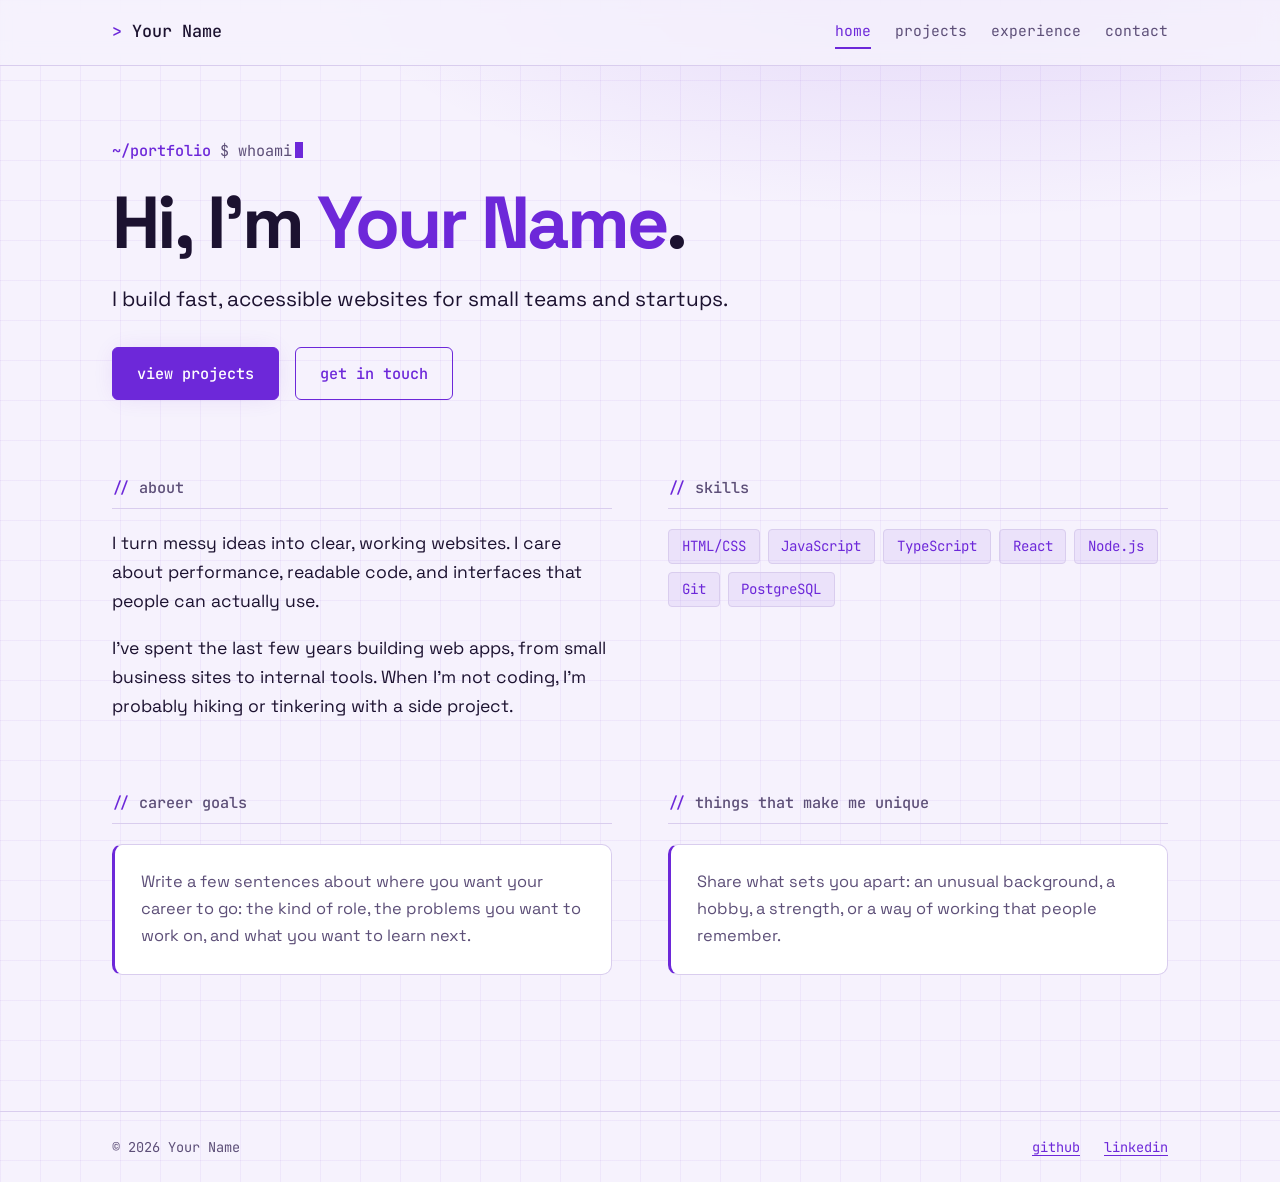
==== index.html @ f7f38ab5 "changed" ====
<!DOCTYPE html>
<html lang="en">
<head>
<title>Your Name – Web Developer</title>
<meta name="description" content="Portfolio of Your Name, a web developer who builds fast, accessible websites.">
<meta charset="utf-8">
<meta name="viewport" content="width=device-width, initial-scale=1">
<link rel="icon" href="data:image/svg+xml,<svg xmlns=%22http://www.w3.org/2000/svg%22 viewBox=%220 0 100 100%22><text y=%22.9em%22 font-size=%2290%22>💜</text></svg>">
<link rel="preconnect" href="https://fonts.googleapis.com">
<link rel="preconnect" href="https://fonts.gstatic.com" crossorigin>
<link href="https://fonts.googleapis.com/css2?family=JetBrains+Mono:wght@400;500&family=Space+Grotesk:wght@400;500;700&display=swap" rel="stylesheet">
<link rel="stylesheet" href="style.css">
</head>
<body>
<header class="site-header">
  <div class="wrap">
    <a class="brand" href="index.html">Your Name</a>
    <nav aria-label="Main">
      <a href="index.html" aria-current="page">home</a>
      <a href="projects.html">projects</a>
      <a href="experience.html">experience</a>
      <a href="contact.html">contact</a>
    </nav>
  </div>
</header>
<main>
  <div class="wrap">
    <section class="hero">
        <p class="prompt"><b>~/portfolio</b> &#36; whoami<span class="cursor" aria-hidden="true"></span></p>
        <h1>Hi, I'm <span>Your Name</span>.</h1>
        <p class="lede">I build fast, accessible websites for small teams and startups.</p>
        <div class="actions">
          <a class="btn" href="projects.html">view projects</a>
          <a class="btn ghost" href="contact.html">get in touch</a>
        </div>
    </section>

    <div class="two-col">
      <section class="block">
        <h2 class="block-title">about</h2>
        <p>I turn messy ideas into clear, working websites. I care about performance, readable code, and interfaces that people can actually use.</p>
        <p>I've spent the last few years building web apps, from small business sites to internal tools. When I'm not coding, I'm probably hiking or tinkering with a side project.</p>
      </section>
      <section class="block">
        <h2 class="block-title">skills</h2>
        <ul class="skills">
          <li>HTML/CSS</li><li>JavaScript</li><li>TypeScript</li><li>React</li><li>Node.js</li><li>Git</li><li>PostgreSQL</li>
        </ul>
      </section>
    </div>

    <div class="two-col">
      <section class="block">
        <h2 class="block-title">career goals</h2>
        <div class="info-box">
          <p>Write a few sentences about where you want your career to go: the kind of role, the problems you want to work on, and what you want to learn next.</p>
        </div>
      </section>
      <section class="block">
        <h2 class="block-title">things that make me unique</h2>
        <div class="info-box">
          <p>Share what sets you apart: an unusual background, a hobby, a strength, or a way of working that people remember.</p>
        </div>
      </section>
    </div>
  </div>
</main>
<footer class="site-footer">
  <div class="wrap">
    <span>© <span id="year">2026</span> Your Name</span>
    <span><a href="https://github.com/your-username">github</a> &nbsp; <a href="https://www.linkedin.com/in/your-username">linkedin</a></span>
  </div>
</footer>
<script>document.getElementById("year").textContent = new Date().getFullYear();</script>
</body>
</html>
---- style.css ----
/* ---------- Colors: edit these to restyle the whole site ---------- */
:root {
  --bg: #0e0a18;
  --surface: #161026;
  --ink: #ece6fa;
  --muted: #a093bd;
  --line: #2d2248;
  --accent: #a78bfa;
  --accent-soft: rgba(167, 139, 250, .12);
  --accent-ink: #0e0a18;
  --glow: rgba(139, 92, 246, .35);
  --grid: rgba(167, 139, 250, .06);
  --display: "Space Grotesk", "Helvetica Neue", Arial, sans-serif;
  --mono: "JetBrains Mono", ui-monospace, "SFMono-Regular", Menlo, Consolas, monospace;
}
@media (prefers-color-scheme: light) {
  :root {
    --bg: #f6f2fd;
    --surface: #ffffff;
    --ink: #1c1230;
    --muted: #5d4f78;
    --line: #d9cdee;
    --accent: #6d28d9;
    --accent-soft: rgba(109, 40, 217, .08);
    --accent-ink: #ffffff;
    --glow: rgba(109, 40, 217, .16);
    --grid: rgba(109, 40, 217, .06);
  }
}

*, *::before, *::after { box-sizing: border-box; }
html { scroll-behavior: smooth; }
body {
  margin: 0; color: var(--ink); font: 1.1rem/1.65 var(--display); -webkit-font-smoothing: antialiased;
  min-height: 100vh; display: flex; flex-direction: column;
  background-color: var(--bg);
  background-image:
    radial-gradient(60rem 28rem at 75% -8%, var(--glow), transparent 70%),
    linear-gradient(var(--grid) 1px, transparent 1px),
    linear-gradient(90deg, var(--grid) 1px, transparent 1px);
  background-size: auto, 40px 40px, 40px 40px;
}
a { color: var(--accent); text-underline-offset: 3px; }
a:focus-visible { outline: 3px solid var(--accent); outline-offset: 3px; border-radius: 2px; }
h1, h2, h3 { line-height: 1.1; margin: 0; }
p { margin: 0 0 1em; max-width: 62ch; }
.wrap { width: 100%; max-width: 1120px; margin: 0 auto; padding: 0 2rem; }
.mono { font-family: var(--mono); }

/* ---------- Header ---------- */
.site-header { position: sticky; top: 0; z-index: 10; border-bottom: 1px solid var(--line); background: color-mix(in srgb, var(--bg) 82%, transparent); backdrop-filter: blur(10px); }
.site-header .wrap { display: flex; flex-wrap: wrap; align-items: center; justify-content: space-between; gap: .5rem 2rem; padding-top: 1rem; padding-bottom: 1rem; }
.brand { font-family: var(--mono); font-weight: 500; font-size: 1.05rem; color: var(--ink); text-decoration: none; }
.brand::before { content: "> "; color: var(--accent); }
.site-header nav { display: flex; gap: 1.5rem; font-family: var(--mono); font-size: .92rem; }
.site-header nav a { color: var(--muted); text-decoration: none; padding: .2rem 0; border-bottom: 2px solid transparent; }
.site-header nav a:hover { color: var(--ink); }
.site-header nav a[aria-current="page"] { color: var(--accent); border-color: var(--accent); }

/* ---------- Page content ---------- */
main { flex: 1; padding: 4.5rem 0 5rem; }
.page-title { font-size: clamp(2.3rem, 6vw, 3.4rem); font-weight: 700; letter-spacing: -0.03em; margin-bottom: 1rem; }
.page-title::before { content: "// "; color: var(--accent); font-family: var(--mono); font-weight: 400; }
.lede { font-size: 1.3rem; line-height: 1.5; color: var(--muted); margin-bottom: 3rem; max-width: 52ch; }

.hero { margin-bottom: 5rem; }
.prompt { font-family: var(--mono); font-size: .95rem; color: var(--muted); margin-bottom: 1.25rem; }
.prompt b { color: var(--accent); font-weight: 500; }
.cursor { display: inline-block; width: .55em; height: 1.05em; background: var(--accent); vertical-align: -.15em; margin-left: .2em; animation: blink 1.1s steps(1) infinite; }
@keyframes blink { 50% { opacity: 0; } }
.hero h1 { font-size: clamp(2.8rem, 7vw, 4.6rem); font-weight: 700; letter-spacing: -0.04em; margin-bottom: 1.25rem; }
.hero h1 span { color: var(--accent); }
.hero .lede { color: var(--ink); margin-bottom: 2rem; }
.actions { display: flex; flex-wrap: wrap; gap: 1rem; }
.btn { display: inline-block; font-family: var(--mono); font-weight: 500; font-size: .95rem; background: var(--accent); color: var(--accent-ink); padding: .8rem 1.5rem; border-radius: 6px; text-decoration: none; border: 1px solid var(--accent); box-shadow: 0 0 24px -6px var(--glow); }
.btn:hover { filter: brightness(1.12); }
.btn.ghost { background: transparent; color: var(--accent); box-shadow: none; }
.btn.ghost:hover { background: var(--accent-soft); filter: none; }

.block { margin-bottom: 3.5rem; }
.block-title { font-family: var(--mono); font-size: .95rem; font-weight: 500; color: var(--muted); margin-bottom: 1.25rem; padding-bottom: .75rem; border-bottom: 1px solid var(--line); }
.block-title::before { content: "// "; color: var(--accent); }
.two-col { display: grid; grid-template-columns: 1fr 1fr; gap: 3.5rem; }

.info-box { background: var(--surface); border: 1px solid var(--line); border-left: 3px solid var(--accent); border-radius: 10px; padding: 1.5rem 1.6rem; }
.info-box p { color: var(--muted); font-size: 1.02rem; margin: 0; }
.info-box p + p { margin-top: 1em; }

.skills { display: flex; flex-wrap: wrap; gap: .5rem; list-style: none; padding: 0; margin: 0; }
.skills li { font-family: var(--mono); font-size: .88rem; background: var(--accent-soft); color: var(--accent); padding: .3rem .8rem; border: 1px solid var(--line); border-radius: 4px; }

/* ---------- Projects ---------- */
.grid { display: grid; grid-template-columns: repeat(auto-fill, minmax(300px, 1fr)); gap: 1.5rem; }
.card { display: flex; flex-direction: column; background: var(--surface); border: 1px solid var(--line); border-radius: 10px; overflow: hidden; text-decoration: none; color: inherit; transition: border-color .15s, transform .15s, box-shadow .15s; }
.card:hover { border-color: var(--accent); transform: translateY(-3px); box-shadow: 0 12px 40px -18px var(--glow); }
.card .thumb { position: relative; aspect-ratio: 16 / 10; background: var(--accent-soft); border-bottom: 1px solid var(--line); display: grid; place-items: center; color: var(--muted); font-family: var(--mono); font-size: .8rem; }
.card .thumb img { position: absolute; inset: 0; width: 100%; height: 100%; object-fit: cover; }
.card .body { display: flex; flex-direction: column; flex: 1; padding: 1.5rem 1.6rem 1.6rem; }
.card .year { font-family: var(--mono); color: var(--accent); font-size: .85rem; margin-bottom: .7rem; }
.card h3 { font-size: 1.35rem; font-weight: 700; margin-bottom: .5rem; }
.card p { color: var(--muted); font-size: 1rem; flex: 1; }
.tags { display: flex; flex-wrap: wrap; gap: .4rem; list-style: none; padding: 0; margin: 0; }
.tags li { font-family: var(--mono); font-size: .78rem; padding: .1rem .55rem; border: 1px solid var(--line); border-radius: 4px; color: var(--muted); }

/* ---------- Experience ---------- */
.job { display: grid; grid-template-columns: 11rem 1fr; gap: 2rem; padding-bottom: 2rem; margin-bottom: 2rem; border-bottom: 1px solid var(--line); }
.job:last-child { border-bottom: 0; }
.job .when { font-family: var(--mono); color: var(--accent); font-size: .92rem; padding-top: .3rem; }
.job h3 { font-size: 1.3rem; font-weight: 700; margin-bottom: .3rem; }
.job .where { color: var(--muted); font-family: var(--mono); font-size: .92rem; margin-bottom: .7rem; }
.job p { color: var(--muted); font-size: 1.02rem; }

/* ---------- Contact ---------- */
.contact-list { list-style: none; padding: 0; margin: 2.5rem 0 0; display: grid; gap: .8rem; font-family: var(--mono); font-size: 1rem; }
.contact-list span { display: inline-block; width: 7rem; color: var(--muted); }
.contact-list span::before { content: "> "; color: var(--accent); }

/* ---------- Footer ---------- */
.site-footer { border-top: 1px solid var(--line); color: var(--muted); font-family: var(--mono); font-size: .85rem; }
.site-footer .wrap { padding-top: 1.5rem; padding-bottom: 1.5rem; display: flex; flex-wrap: wrap; justify-content: space-between; gap: .5rem 2rem; }

@media (max-width: 860px) {
  .two-col { grid-template-columns: 1fr; gap: 2.5rem; }
}
@media (max-width: 640px) {
  .wrap { padding: 0 1.25rem; }
  main { padding: 2.5rem 0 3.5rem; }
  .job { grid-template-columns: 1fr; gap: .25rem; }
  .contact-list span { display: block; width: auto; }
}
@media (prefers-reduced-motion: reduce) { html { scroll-behavior: auto; } * { transition: none !important; animation: none !important; } }
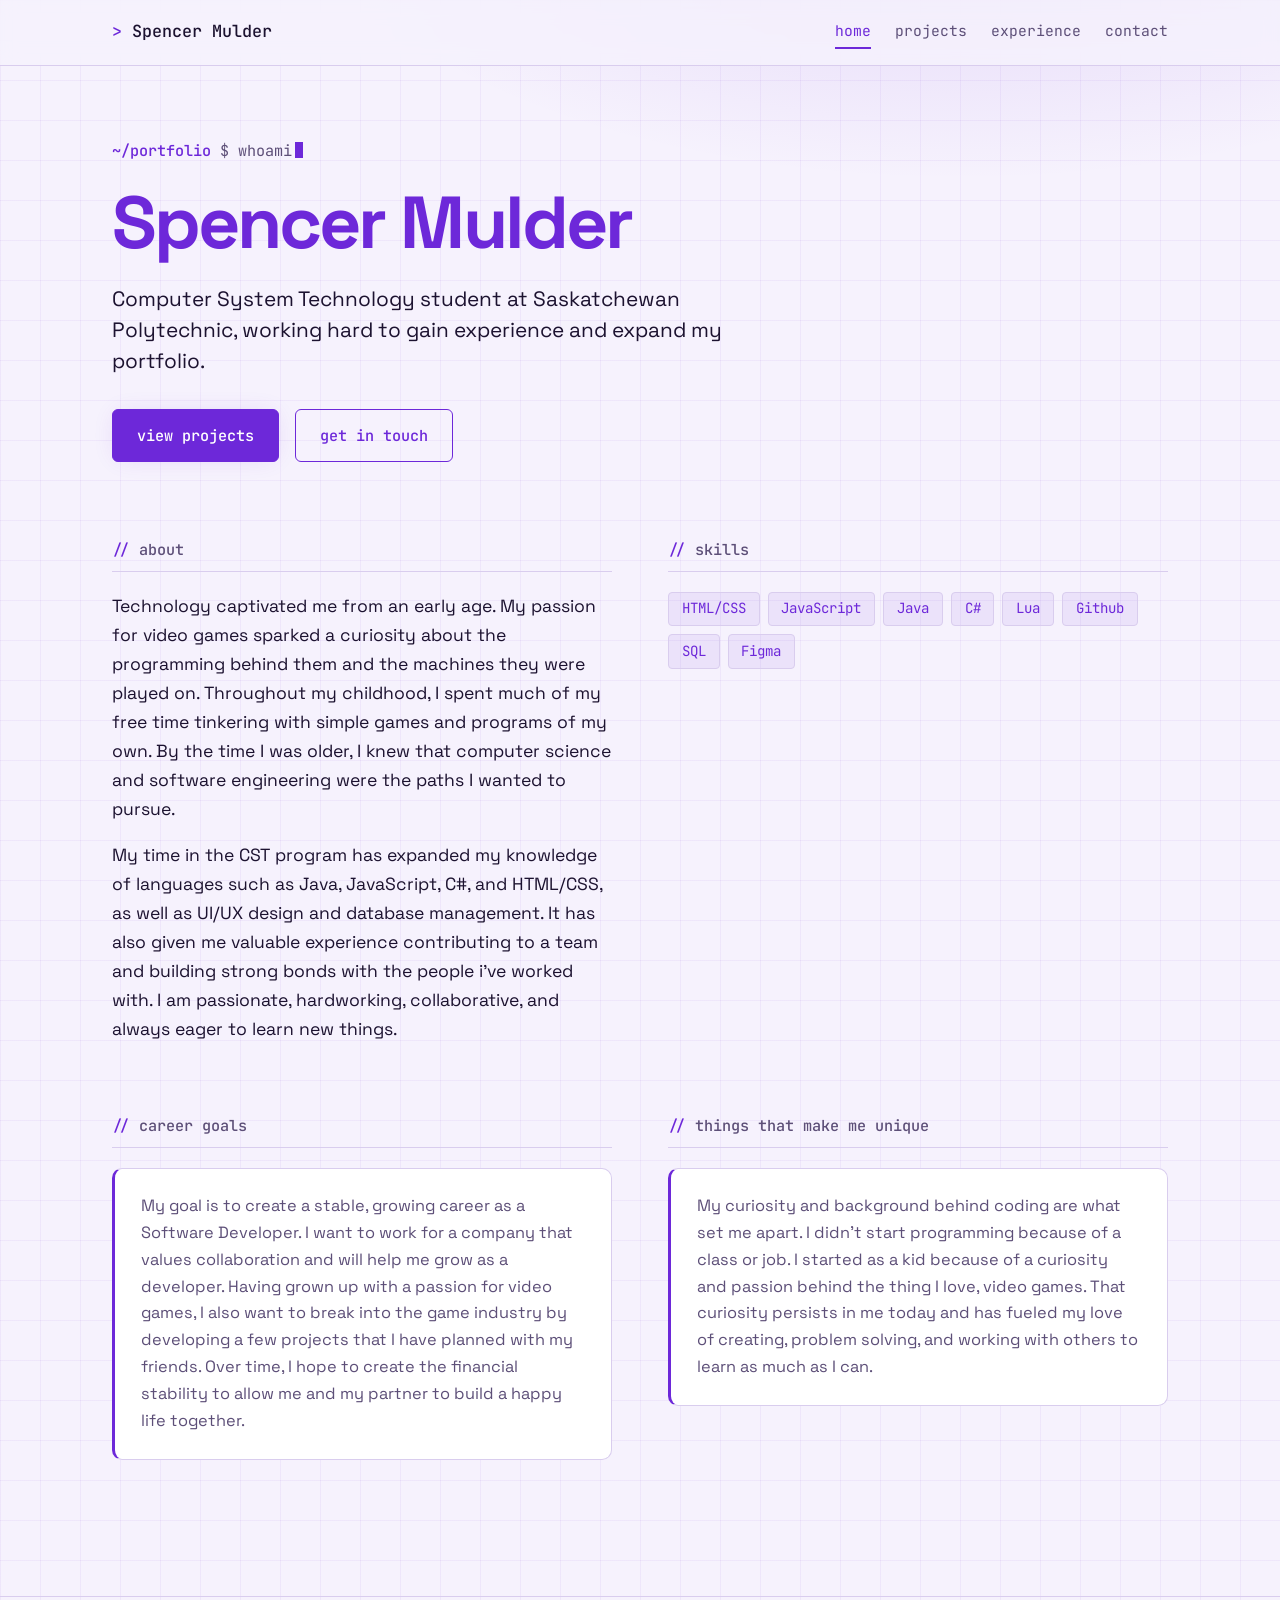
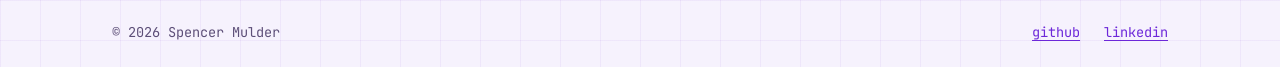
==== commit 51c498a5: "Update portfolio details and personal information" ====
--- a/index.html
+++ b/index.html
@@ -1,11 +1,10 @@
 <!DOCTYPE html>
 <html lang="en">
 <head>
-<title>Your Name – Web Developer</title>
+<title>Spencer Mulder - Portfolio</title>
 <meta name="description" content="Portfolio of Your Name, a web developer who builds fast, accessible websites.">
 <meta charset="utf-8">
 <meta name="viewport" content="width=device-width, initial-scale=1">
-<link rel="icon" href="data:image/svg+xml,<svg xmlns=%22http://www.w3.org/2000/svg%22 viewBox=%220 0 100 100%22><text y=%22.9em%22 font-size=%2290%22>💜</text></svg>">
 <link rel="preconnect" href="https://fonts.googleapis.com">
 <link rel="preconnect" href="https://fonts.gstatic.com" crossorigin>
 <link href="https://fonts.googleapis.com/css2?family=JetBrains+Mono:wght@400;500&family=Space+Grotesk:wght@400;500;700&display=swap" rel="stylesheet">
@@ -14,7 +13,7 @@
 <body>
 <header class="site-header">
   <div class="wrap">
-    <a class="brand" href="index.html">Your Name</a>
+    <a class="brand" href="index.html">Spencer Mulder</a>
     <nav aria-label="Main">
       <a href="index.html" aria-current="page">home</a>
       <a href="projects.html">projects</a>
@@ -27,8 +26,8 @@
   <div class="wrap">
     <section class="hero">
         <p class="prompt"><b>~/portfolio</b> &#36; whoami<span class="cursor" aria-hidden="true"></span></p>
-        <h1>Hi, I'm <span>Your Name</span>.</h1>
-        <p class="lede">I build fast, accessible websites for small teams and startups.</p>
+        <h1><span>Spencer Mulder</span></h1>
+        <p class="lede">Computer System Technology student at Saskatchewan Polytechnic, working hard to gain experience and expand my portfolio.</p>
         <div class="actions">
           <a class="btn" href="projects.html">view projects</a>
           <a class="btn ghost" href="contact.html">get in touch</a>
@@ -38,13 +37,13 @@
     <div class="two-col">
       <section class="block">
         <h2 class="block-title">about</h2>
-        <p>I turn messy ideas into clear, working websites. I care about performance, readable code, and interfaces that people can actually use.</p>
-        <p>I've spent the last few years building web apps, from small business sites to internal tools. When I'm not coding, I'm probably hiking or tinkering with a side project.</p>
+        <p>Technology captivated me from an early age. My passion for video games sparked a curiosity about the programming behind them and the machines they were played on. Throughout my childhood, I spent much of my free time tinkering with simple games and programs of my own. By the time I was older, I knew that computer science and software engineering were the paths I wanted to pursue.</p>
+        <p>My time in the CST program has expanded my knowledge of languages such as Java, JavaScript, C#, and HTML/CSS, as well as UI/UX design and database management. It has also given me valuable experience contributing to a team and building strong bonds with the people i've worked with. I am passionate, hardworking, collaborative, and always eager to learn new things.</p>
       </section>
       <section class="block">
         <h2 class="block-title">skills</h2>
         <ul class="skills">
-          <li>HTML/CSS</li><li>JavaScript</li><li>TypeScript</li><li>React</li><li>Node.js</li><li>Git</li><li>PostgreSQL</li>
+          <li>HTML/CSS</li><li>JavaScript</li><li>Java</li><li>C#</li><li>Lua</li><li>Github</li><li>SQL</li><li>Figma</li>
         </ul>
       </section>
     </div>
@@ -53,13 +52,13 @@
       <section class="block">
         <h2 class="block-title">career goals</h2>
         <div class="info-box">
-          <p>Write a few sentences about where you want your career to go: the kind of role, the problems you want to work on, and what you want to learn next.</p>
+          <p>My goal is to create a stable, growing career as a Software Developer. I want to work for a company that values collaboration and will help me grow as a developer. Having grown up with a passion for video games, I also want to break into the game industry by developing a few projects that I have planned with my friends. Over time, I hope to create the financial stability to allow me and my partner to build a happy life together.</p>
         </div>
       </section>
       <section class="block">
         <h2 class="block-title">things that make me unique</h2>
         <div class="info-box">
-          <p>Share what sets you apart: an unusual background, a hobby, a strength, or a way of working that people remember.</p>
+          <p>My curiosity and background behind coding are what set me apart. I didn't start programming because of a class or job. I started as a kid because of a curiosity and passion behind the thing I love, video games. That curiosity persists in me today and has fueled my love of creating, problem solving, and working with others to learn as much as I can.</p>
         </div>
       </section>
     </div>
@@ -67,8 +66,8 @@
 </main>
 <footer class="site-footer">
   <div class="wrap">
-    <span>© <span id="year">2026</span> Your Name</span>
-    <span><a href="https://github.com/your-username">github</a> &nbsp; <a href="https://www.linkedin.com/in/your-username">linkedin</a></span>
+    <span>© <span id="year">2026</span> Spencer Mulder</span>
+    <span><a href="https://github.com/Runboy07">github</a> &nbsp; <a href="https://www.linkedin.com/in/spencer-mulder-193422447/">linkedin</a></span>
   </div>
 </footer>
 <script>document.getElementById("year").textContent = new Date().getFullYear();</script>
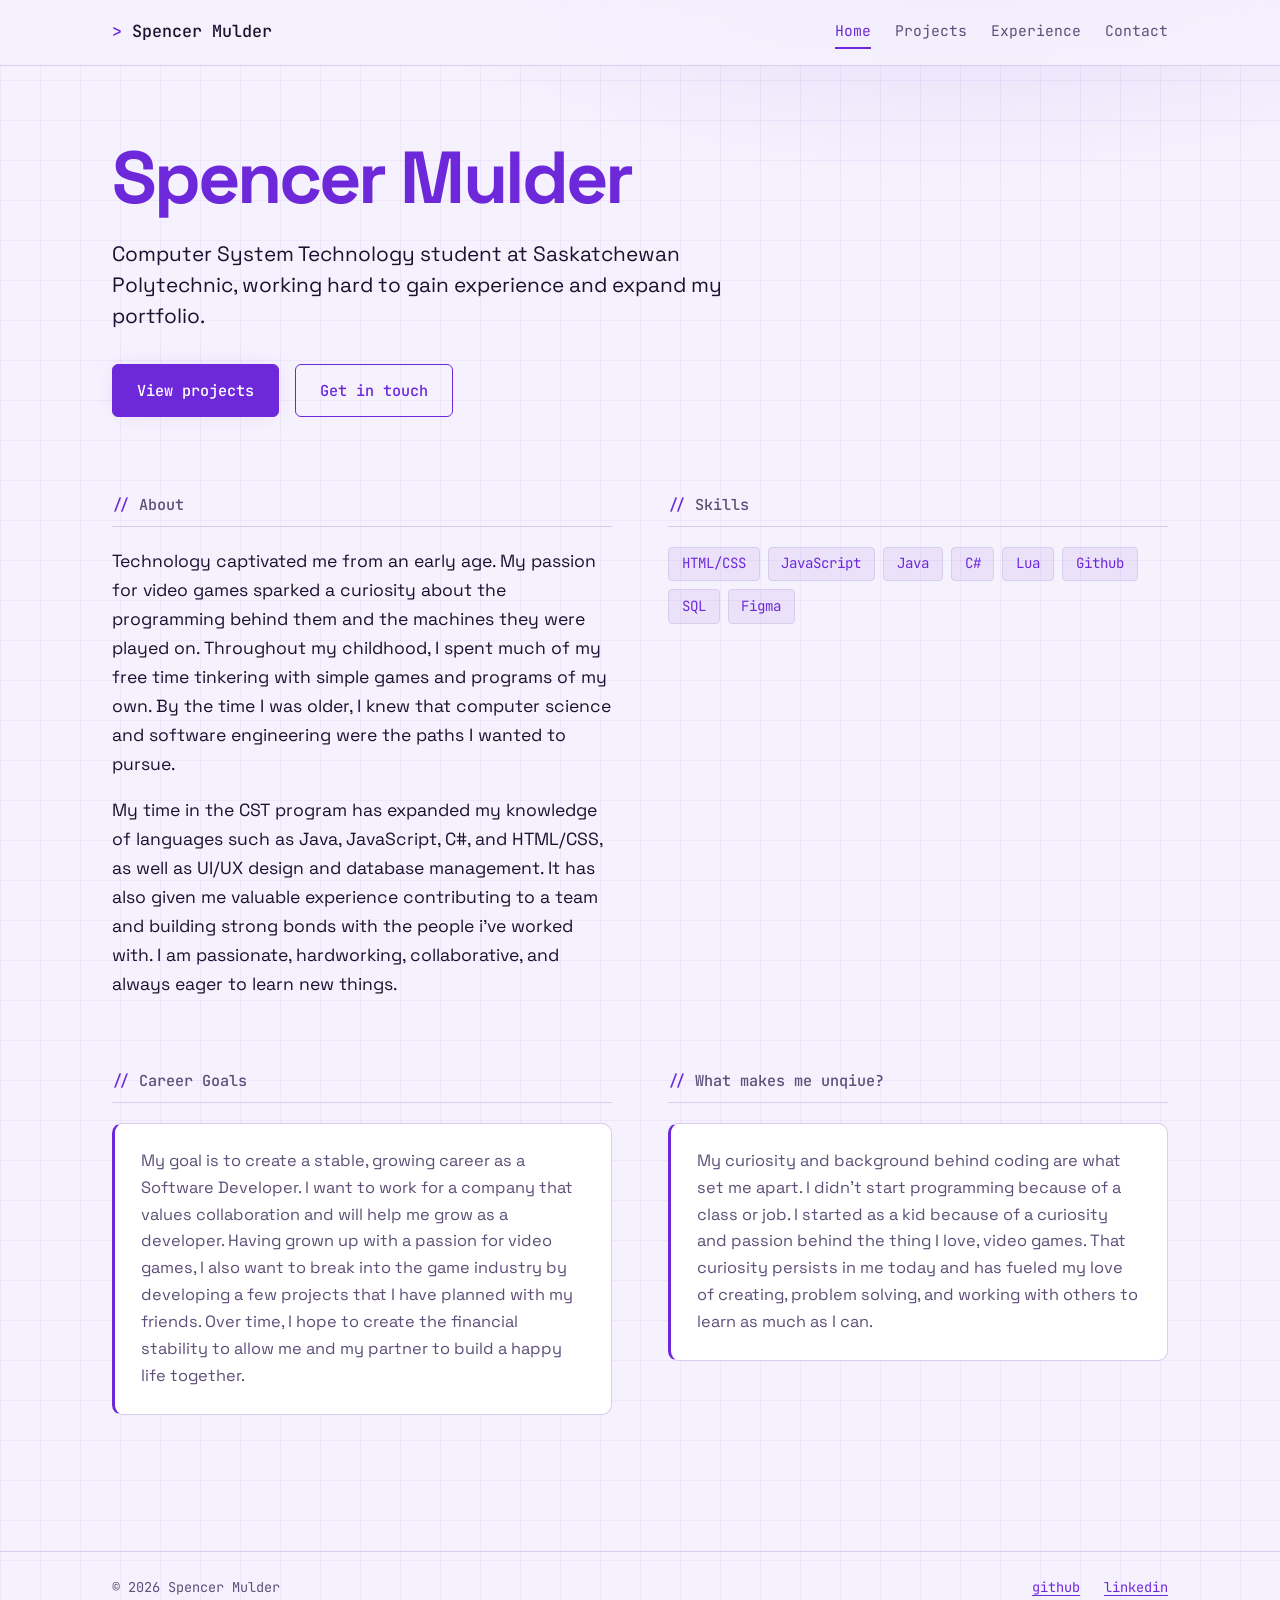
==== commit 26538d23: "Update text case and improve header content" ====
--- a/index.html
+++ b/index.html
@@ -15,33 +15,32 @@
   <div class="wrap">
     <a class="brand" href="index.html">Spencer Mulder</a>
     <nav aria-label="Main">
-      <a href="index.html" aria-current="page">home</a>
-      <a href="projects.html">projects</a>
-      <a href="experience.html">experience</a>
-      <a href="contact.html">contact</a>
+      <a href="index.html" aria-current="page">Home</a>
+      <a href="projects.html">Projects</a>
+      <a href="experience.html">Experience</a>
+      <a href="contact.html">Contact</a>
     </nav>
   </div>
 </header>
 <main>
   <div class="wrap">
     <section class="hero">
-        <p class="prompt"><b>~/portfolio</b> &#36; whoami<span class="cursor" aria-hidden="true"></span></p>
         <h1><span>Spencer Mulder</span></h1>
         <p class="lede">Computer System Technology student at Saskatchewan Polytechnic, working hard to gain experience and expand my portfolio.</p>
         <div class="actions">
-          <a class="btn" href="projects.html">view projects</a>
-          <a class="btn ghost" href="contact.html">get in touch</a>
+          <a class="btn" href="projects.html">View projects</a>
+          <a class="btn ghost" href="contact.html">Get in touch</a>
         </div>
     </section>
 
     <div class="two-col">
       <section class="block">
-        <h2 class="block-title">about</h2>
+        <h2 class="block-title">About</h2>
         <p>Technology captivated me from an early age. My passion for video games sparked a curiosity about the programming behind them and the machines they were played on. Throughout my childhood, I spent much of my free time tinkering with simple games and programs of my own. By the time I was older, I knew that computer science and software engineering were the paths I wanted to pursue.</p>
         <p>My time in the CST program has expanded my knowledge of languages such as Java, JavaScript, C#, and HTML/CSS, as well as UI/UX design and database management. It has also given me valuable experience contributing to a team and building strong bonds with the people i've worked with. I am passionate, hardworking, collaborative, and always eager to learn new things.</p>
       </section>
       <section class="block">
-        <h2 class="block-title">skills</h2>
+        <h2 class="block-title">Skills</h2>
         <ul class="skills">
           <li>HTML/CSS</li><li>JavaScript</li><li>Java</li><li>C#</li><li>Lua</li><li>Github</li><li>SQL</li><li>Figma</li>
         </ul>
@@ -50,13 +49,13 @@
 
     <div class="two-col">
       <section class="block">
-        <h2 class="block-title">career goals</h2>
+        <h2 class="block-title">Career Goals</h2>
         <div class="info-box">
           <p>My goal is to create a stable, growing career as a Software Developer. I want to work for a company that values collaboration and will help me grow as a developer. Having grown up with a passion for video games, I also want to break into the game industry by developing a few projects that I have planned with my friends. Over time, I hope to create the financial stability to allow me and my partner to build a happy life together.</p>
         </div>
       </section>
       <section class="block">
-        <h2 class="block-title">things that make me unique</h2>
+        <h2 class="block-title">What makes me unqiue?</h2>
         <div class="info-box">
           <p>My curiosity and background behind coding are what set me apart. I didn't start programming because of a class or job. I started as a kid because of a curiosity and passion behind the thing I love, video games. That curiosity persists in me today and has fueled my love of creating, problem solving, and working with others to learn as much as I can.</p>
         </div>
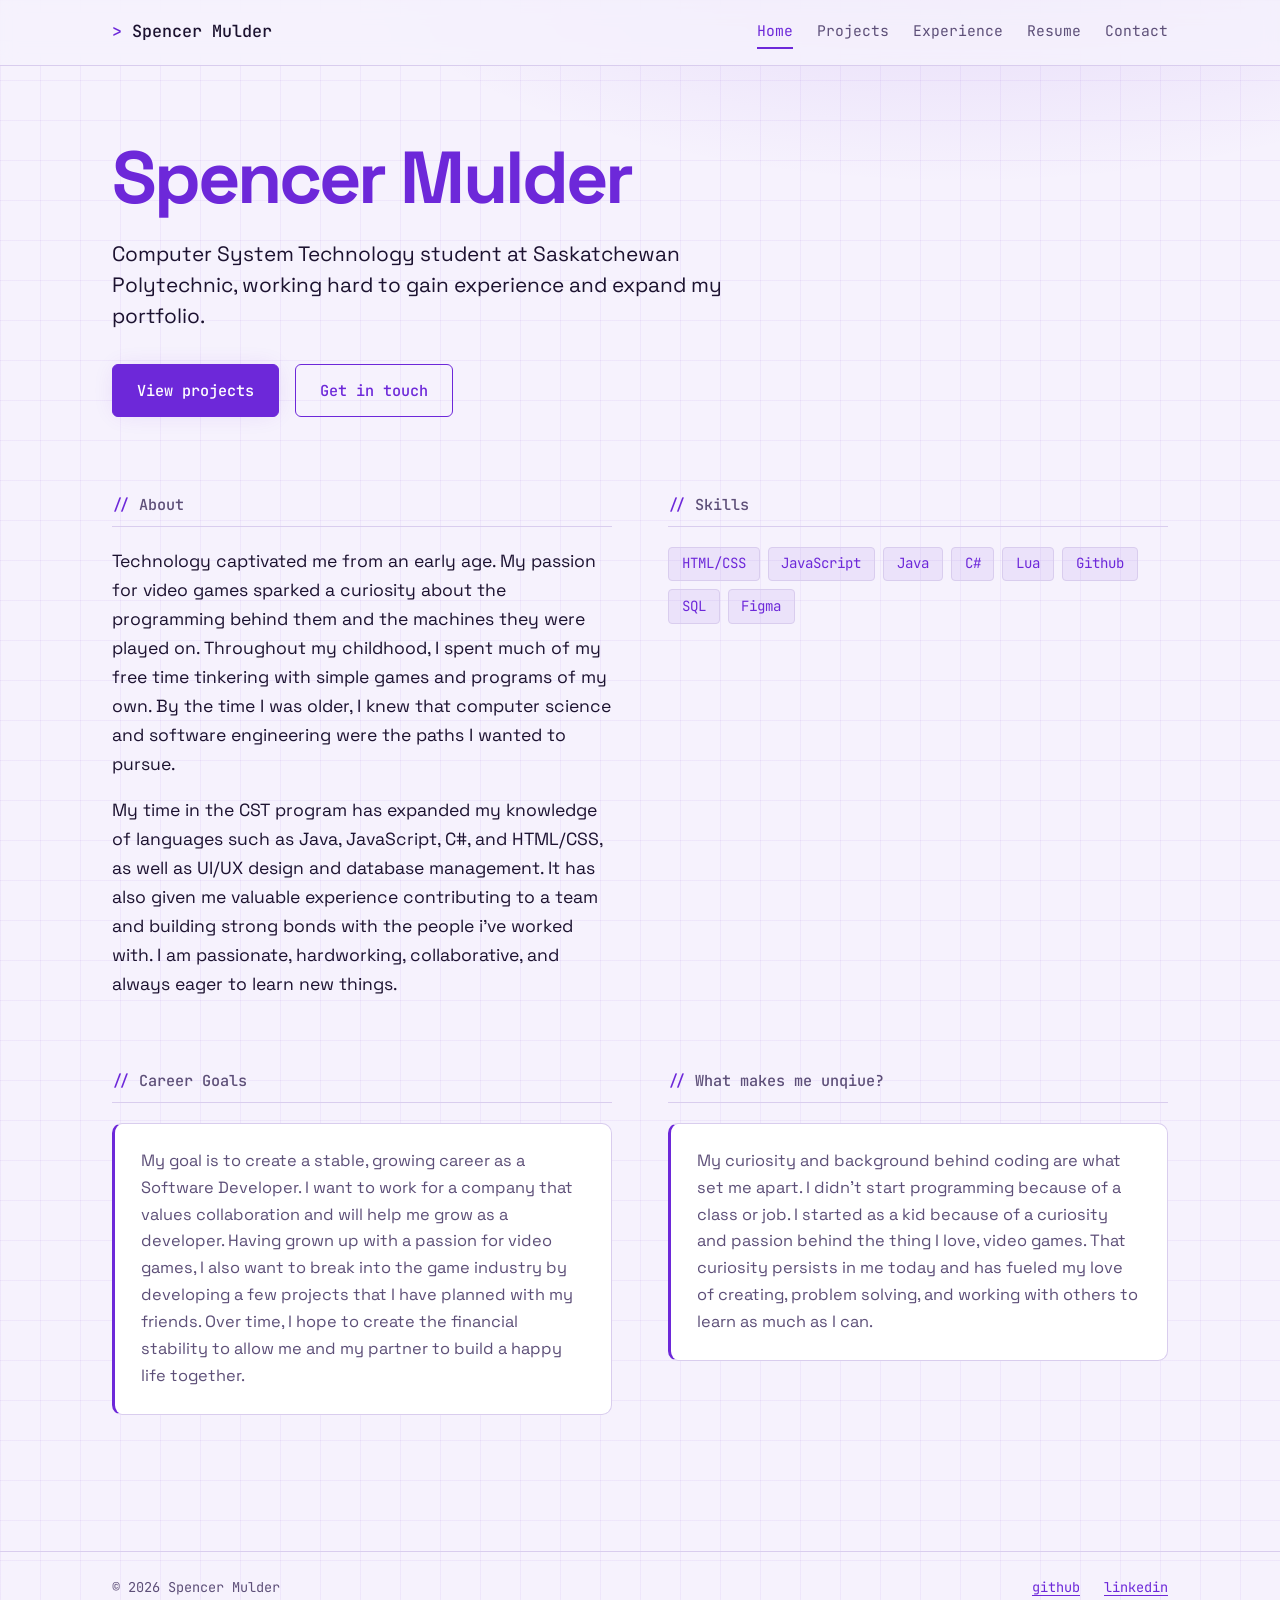
==== commit 3fda623a: "Add 'Resume' link to navigation menu" ====
--- a/index.html
+++ b/index.html
@@ -18,6 +18,7 @@
       <a href="index.html" aria-current="page">Home</a>
       <a href="projects.html">Projects</a>
       <a href="experience.html">Experience</a>
+      <a href="resume.html">Resume</a>
       <a href="contact.html">Contact</a>
     </nav>
   </div>
--- a/style.css
+++ b/style.css
@@ -90,17 +90,30 @@
 .skills li { font-family: var(--mono); font-size: .88rem; background: var(--accent-soft); color: var(--accent); padding: .3rem .8rem; border: 1px solid var(--line); border-radius: 4px; }
 
 /* ---------- Projects ---------- */
-.grid { display: grid; grid-template-columns: repeat(auto-fill, minmax(300px, 1fr)); gap: 1.5rem; }
-.card { display: flex; flex-direction: column; background: var(--surface); border: 1px solid var(--line); border-radius: 10px; overflow: hidden; text-decoration: none; color: inherit; transition: border-color .15s, transform .15s, box-shadow .15s; }
-.card:hover { border-color: var(--accent); transform: translateY(-3px); box-shadow: 0 12px 40px -18px var(--glow); }
-.card .thumb { position: relative; aspect-ratio: 16 / 10; background: var(--accent-soft); border-bottom: 1px solid var(--line); display: grid; place-items: center; color: var(--muted); font-family: var(--mono); font-size: .8rem; }
-.card .thumb img { position: absolute; inset: 0; width: 100%; height: 100%; object-fit: cover; }
-.card .body { display: flex; flex-direction: column; flex: 1; padding: 1.5rem 1.6rem 1.6rem; }
-.card .year { font-family: var(--mono); color: var(--accent); font-size: .85rem; margin-bottom: .7rem; }
-.card h3 { font-size: 1.35rem; font-weight: 700; margin-bottom: .5rem; }
-.card p { color: var(--muted); font-size: 1rem; flex: 1; }
+.jump { font-family: var(--mono); font-size: .9rem; display: flex; flex-wrap: wrap; gap: .5rem 1.5rem; margin: -1.5rem 0 3rem; }
+.jump span { color: var(--muted); }
+.project { padding: 3.5rem 0 1rem; border-top: 1px solid var(--line); scroll-margin-top: 3.5rem; }
+.project-head { display: flex; align-items: baseline; gap: 1rem; margin-bottom: .75rem; }
+.project-title { font-size: clamp(1.9rem, 4.5vw, 2.6rem); font-weight: 700; letter-spacing: -0.03em; }
+.project-head .year { font-family: var(--mono); color: var(--accent); font-size: .95rem; }
+.project-lede { font-size: 1.2rem; color: var(--muted); max-width: 52ch; margin-bottom: 2.5rem; }
 .tags { display: flex; flex-wrap: wrap; gap: .4rem; list-style: none; padding: 0; margin: 0; }
 .tags li { font-family: var(--mono); font-size: .78rem; padding: .1rem .55rem; border: 1px solid var(--line); border-radius: 4px; color: var(--muted); }
+
+.detail { display: grid; grid-template-columns: 1fr 300px; gap: 3.5rem; }
+.facts { margin: 0; display: grid; gap: 1rem; }
+.facts dt { font-family: var(--mono); font-size: .8rem; color: var(--muted); margin-bottom: .2rem; }
+.facts dt::before { content: "> "; color: var(--accent); }
+.facts dd { margin: 0; }
+.artifacts { display: grid; gap: 1.5rem; }
+.artifacts.three { grid-template-columns: repeat(3, 1fr); }
+.artifact { margin: 0; }
+.artifact figcaption { color: var(--muted); font-size: .95rem; margin-top: .6rem; }
+.video-frame, .image-frame { position: relative; display: grid; place-items: center; background: var(--accent-soft); border: 1px solid var(--line); border-radius: 10px; overflow: hidden; color: var(--muted); font-family: var(--mono); font-size: .85rem; }
+.video-frame { aspect-ratio: 16 / 9; }
+.image-frame { aspect-ratio: 4 / 3; }
+.video-frame video, .video-frame iframe, .image-frame img { position: absolute; inset: 0; width: 100%; height: 100%; border: 0; background: #000; }
+.image-frame img { object-fit: cover; background: none; }
 
 /* ---------- Experience ---------- */
 .job { display: grid; grid-template-columns: 11rem 1fr; gap: 2rem; padding-bottom: 2rem; margin-bottom: 2rem; border-bottom: 1px solid var(--line); }
@@ -120,7 +133,8 @@
 .site-footer .wrap { padding-top: 1.5rem; padding-bottom: 1.5rem; display: flex; flex-wrap: wrap; justify-content: space-between; gap: .5rem 2rem; }
 
 @media (max-width: 860px) {
-  .two-col { grid-template-columns: 1fr; gap: 2.5rem; }
+  .two-col, .detail { grid-template-columns: 1fr; gap: 2.5rem; }
+  .artifacts.three { grid-template-columns: 1fr; }
 }
 @media (max-width: 640px) {
   .wrap { padding: 0 1.25rem; }
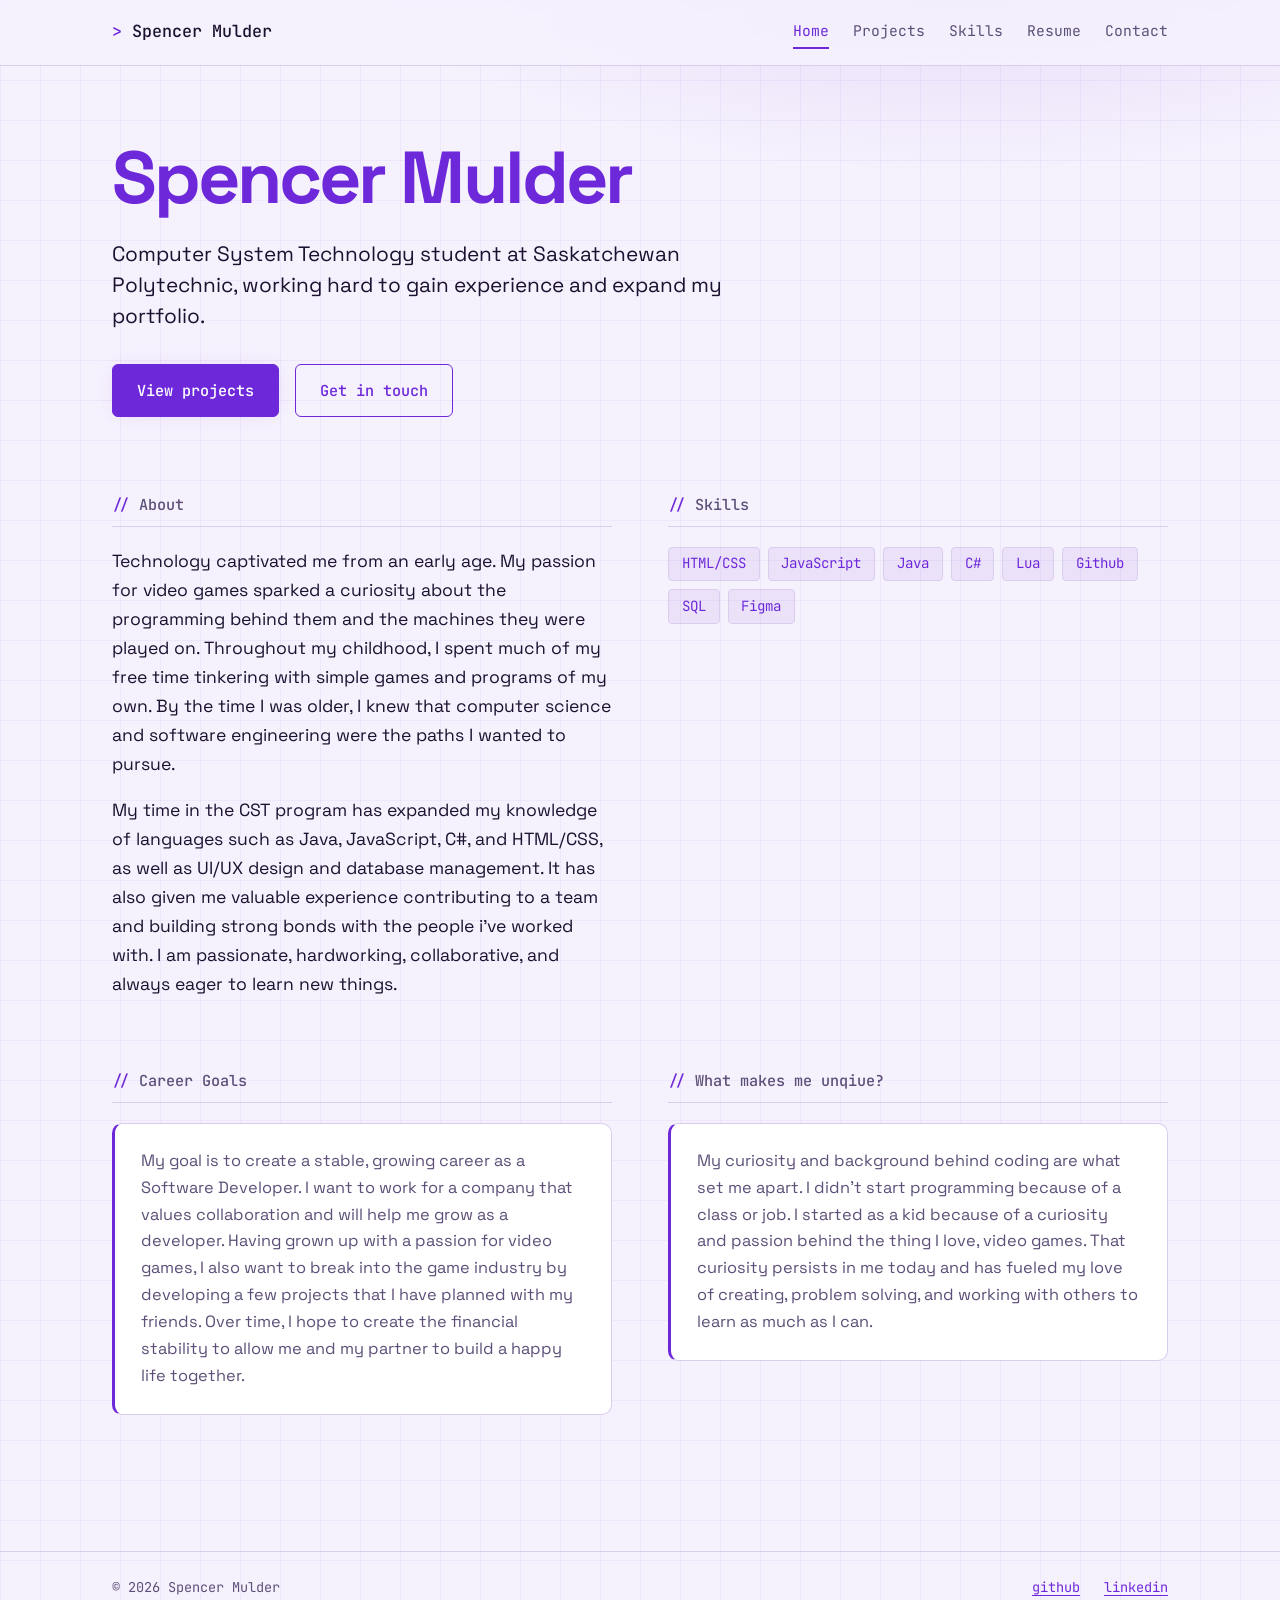
==== commit 94dde89d: "Rename 'Experience' link to 'Skills'" ====
--- a/index.html
+++ b/index.html
@@ -17,7 +17,7 @@
     <nav aria-label="Main">
       <a href="index.html" aria-current="page">Home</a>
       <a href="projects.html">Projects</a>
-      <a href="experience.html">Experience</a>
+      <a href="experience.html">Skills</a>
       <a href="resume.html">Resume</a>
       <a href="contact.html">Contact</a>
     </nav>
--- a/style.css
+++ b/style.css
@@ -124,7 +124,19 @@
 .job p { color: var(--muted); font-size: 1.02rem; }
 
 /* ---------- Contact ---------- */
-.contact-list { list-style: none; padding: 0; margin: 2.5rem 0 0; display: grid; gap: .8rem; font-family: var(--mono); font-size: 1rem; }
+.form { display: grid; gap: 1.25rem; max-width: 620px; }
+.field { display: grid; gap: .4rem; }
+.field label { font-family: var(--mono); font-size: .85rem; color: var(--muted); }
+.field label::before { content: "> "; color: var(--accent); }
+.field input, .field textarea { width: 100%; font: 1rem/1.5 var(--display); color: var(--ink); background: var(--surface); border: 1px solid var(--line); border-radius: 8px; padding: .8rem 1rem; transition: border-color .15s, box-shadow .15s; }
+.field textarea { resize: vertical; min-height: 9rem; }
+.field input:focus, .field textarea:focus { outline: none; border-color: var(--accent); box-shadow: 0 0 0 3px var(--accent-soft); }
+.form .btn { justify-self: start; cursor: pointer; }
+.form .btn:disabled { opacity: .6; cursor: wait; }
+.status { font-family: var(--mono); font-size: .9rem; margin: 0; min-height: 1.4em; color: var(--muted); }
+.status.ok { color: var(--accent); }
+.status.err { color: #e5484d; }
+.contact-list { list-style: none; padding: 0; margin: 3rem 0 0; display: grid; gap: .8rem; font-family: var(--mono); font-size: 1rem; }
 .contact-list span { display: inline-block; width: 7rem; color: var(--muted); }
 .contact-list span::before { content: "> "; color: var(--accent); }
 
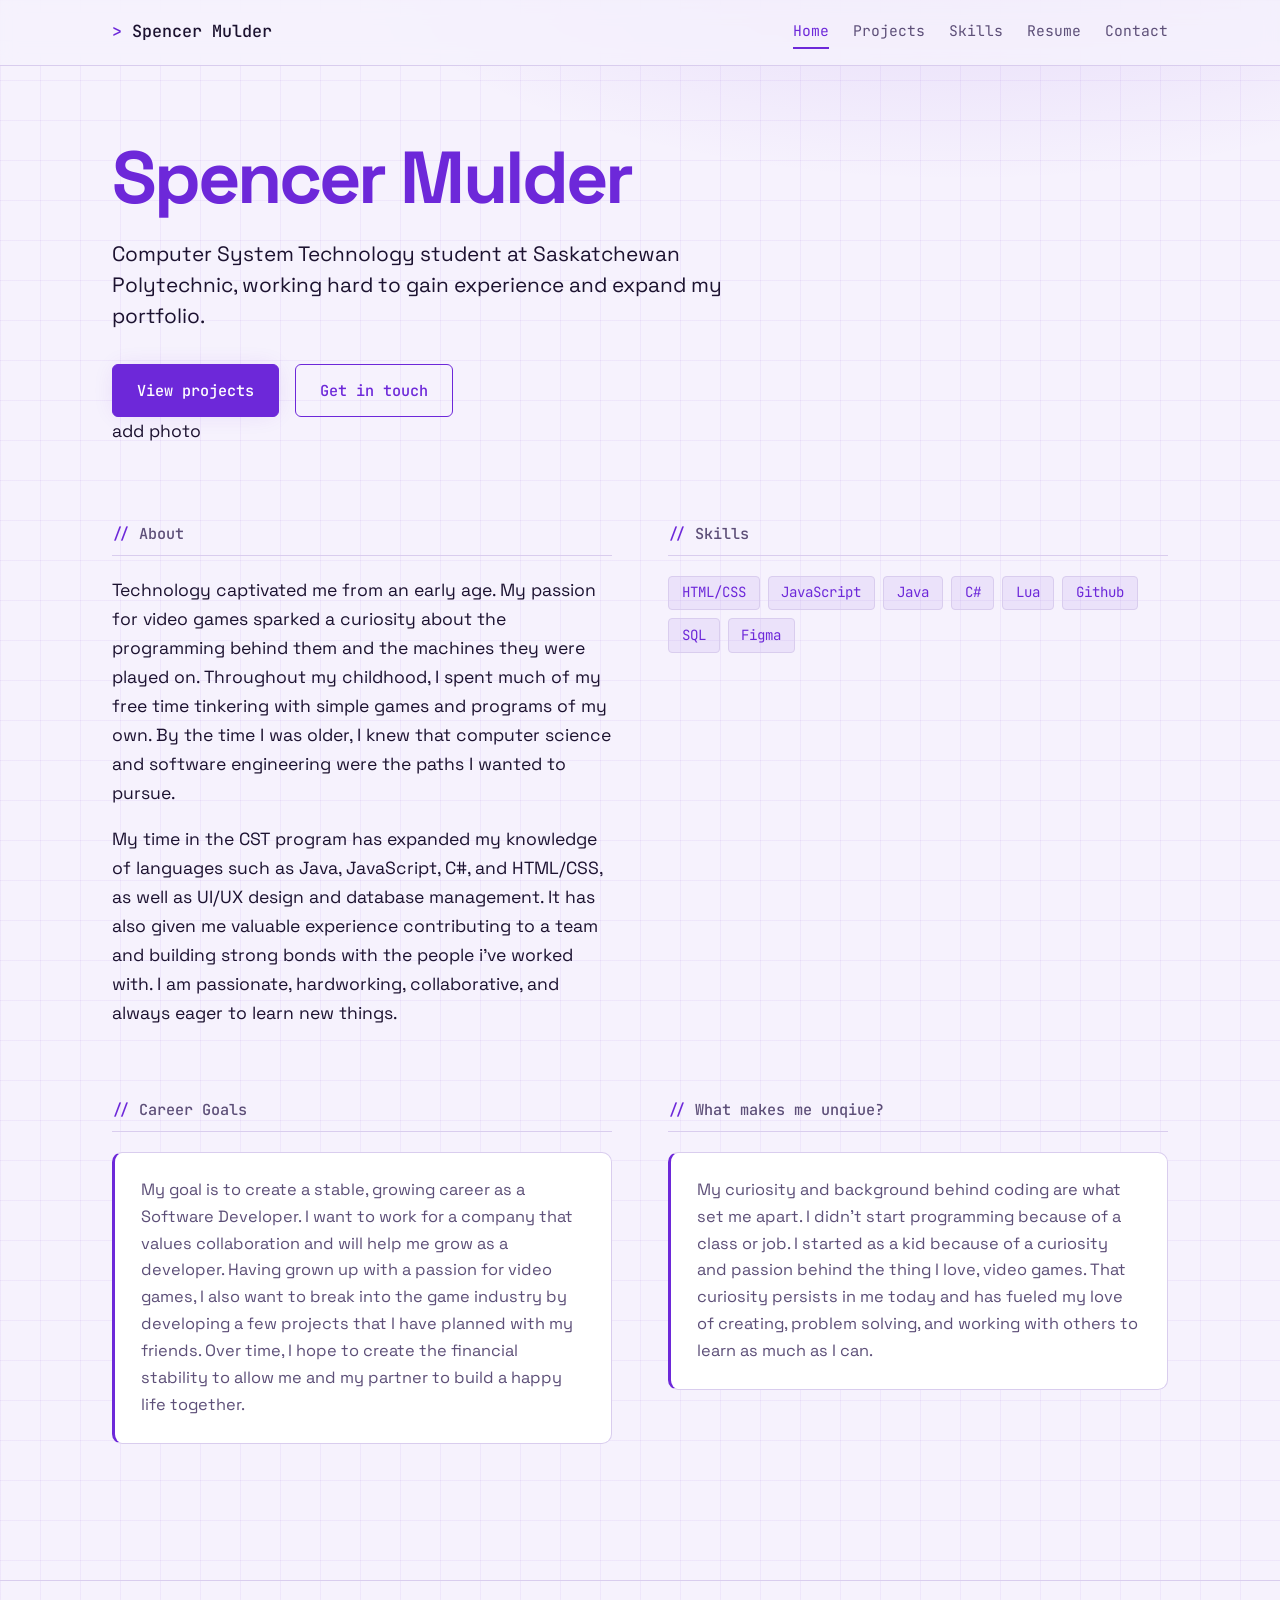
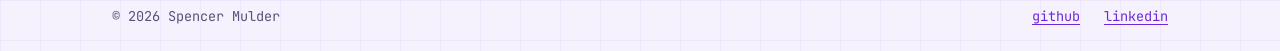
==== commit 7fae2c9c: "Add portrait section with image and placeholder text" ====
--- a/index.html
+++ b/index.html
@@ -32,6 +32,11 @@
           <a class="btn" href="projects.html">View projects</a>
           <a class="btn ghost" href="contact.html">Get in touch</a>
         </div>
+
+      <div class="portrait">
+        <span>add photo</span>
+        <img src="images/profile.jpg" alt="Portrait of Spencer Mulder" onerror="this.remove()">
+      </div>
     </section>
 
     <div class="two-col">
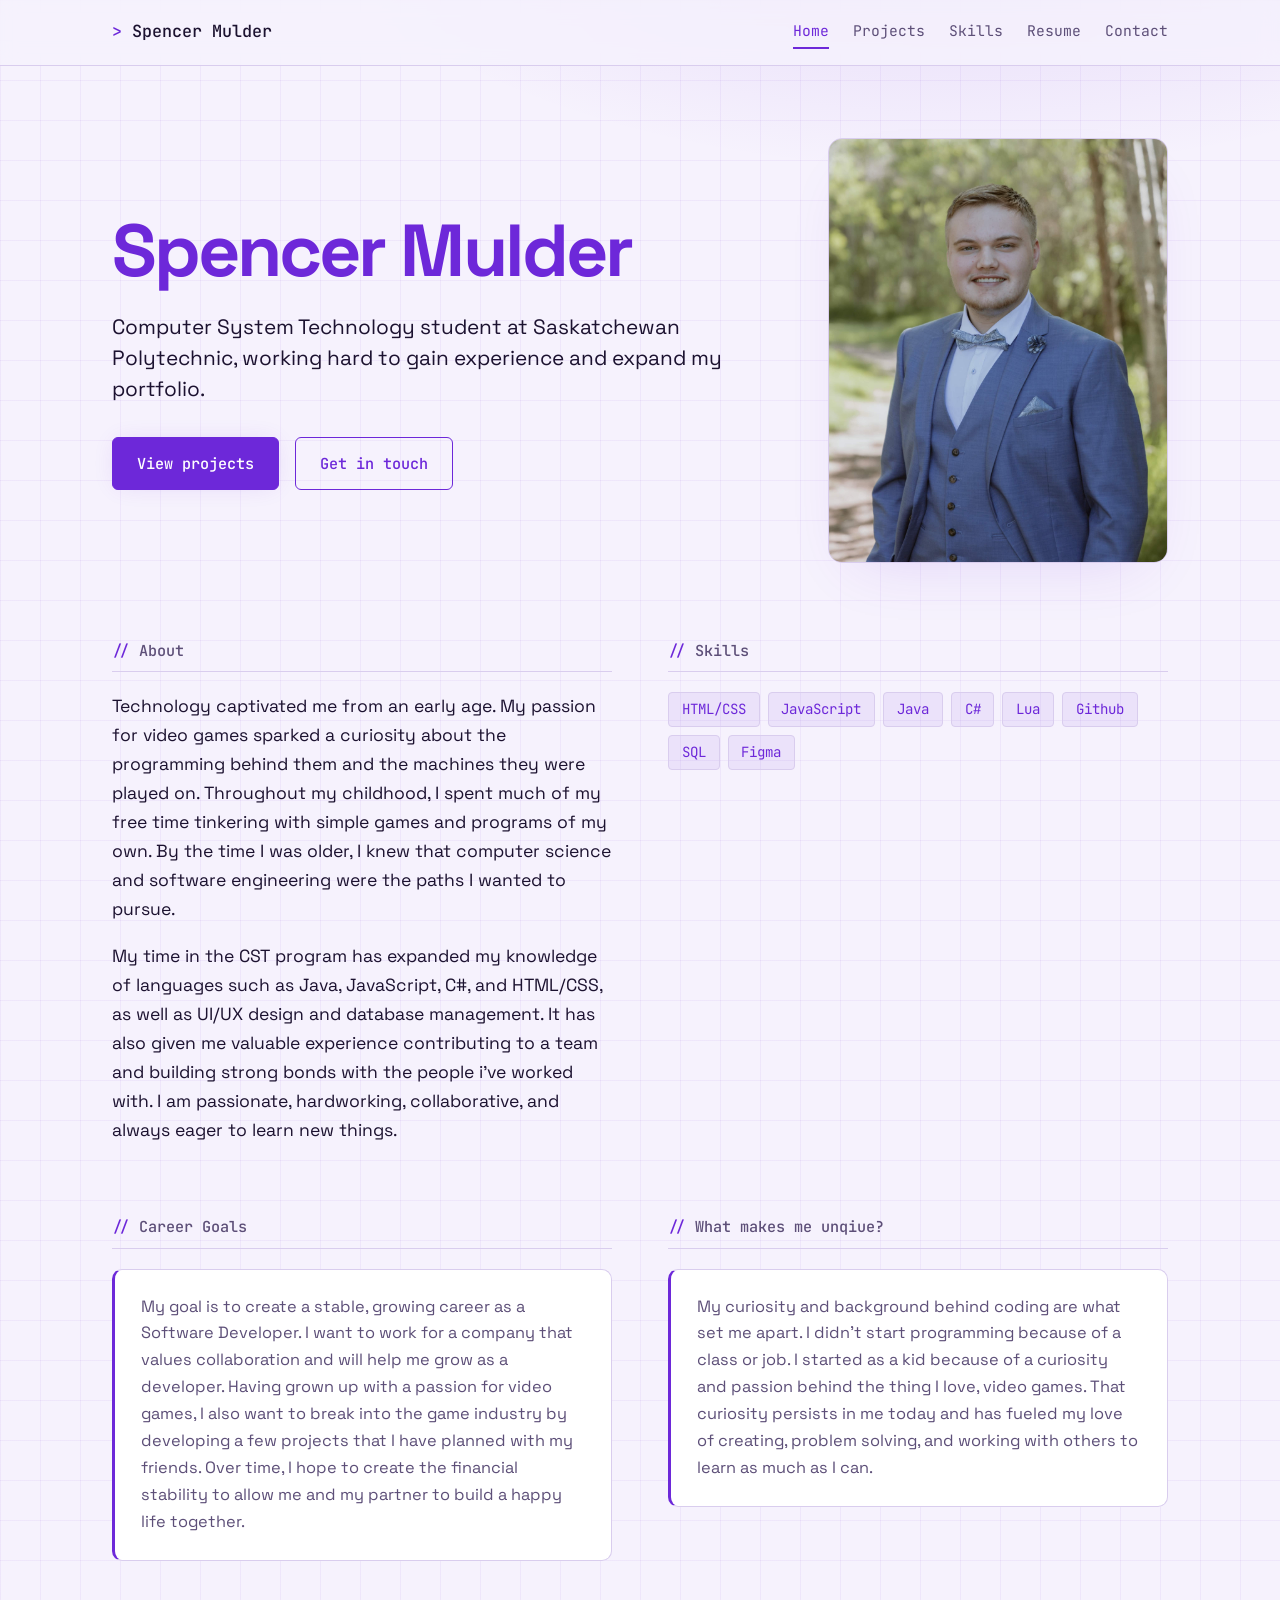
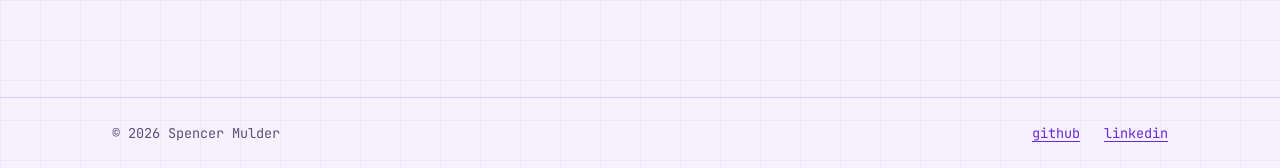
==== commit 65d9229b: "Add hero section with introduction and buttons Added a hero section with personal introduction and a" ====
--- a/index.html
+++ b/index.html
@@ -26,12 +26,14 @@
 <main>
   <div class="wrap">
     <section class="hero">
+      <div class="hero-text">
         <h1><span>Spencer Mulder</span></h1>
         <p class="lede">Computer System Technology student at Saskatchewan Polytechnic, working hard to gain experience and expand my portfolio.</p>
         <div class="actions">
           <a class="btn" href="projects.html">View projects</a>
           <a class="btn ghost" href="contact.html">Get in touch</a>
         </div>
+      </div>
 
       <div class="portrait">
         <span>add photo</span>
--- a/style.css
+++ b/style.css
@@ -63,7 +63,9 @@
 .page-title::before { content: "// "; color: var(--accent); font-family: var(--mono); font-weight: 400; }
 .lede { font-size: 1.3rem; line-height: 1.5; color: var(--muted); margin-bottom: 3rem; max-width: 52ch; }
 
-.hero { margin-bottom: 5rem; }
+.hero { display: grid; grid-template-columns: 1fr 340px; gap: 4rem; align-items: center; margin-bottom: 5rem; }
+.portrait { position: relative; aspect-ratio: 4 / 5; display: grid; place-items: center; background: var(--accent-soft); border: 1px solid var(--line); border-radius: 14px; overflow: hidden; box-shadow: 0 24px 60px -28px var(--glow); color: var(--muted); font-family: var(--mono); font-size: .85rem; }
+.portrait img { position: absolute; inset: 0; width: 100%; height: 100%; object-fit: cover; object-position: center top; }
 .prompt { font-family: var(--mono); font-size: .95rem; color: var(--muted); margin-bottom: 1.25rem; }
 .prompt b { color: var(--accent); font-weight: 500; }
 .cursor { display: inline-block; width: .55em; height: 1.05em; background: var(--accent); vertical-align: -.15em; margin-left: .2em; animation: blink 1.1s steps(1) infinite; }
@@ -115,6 +117,12 @@
 .video-frame video, .video-frame iframe, .image-frame img { position: absolute; inset: 0; width: 100%; height: 100%; border: 0; background: #000; }
 .image-frame img { object-fit: cover; background: none; }
 
+/* ---------- Skills ---------- */
+.skill-grid { display: grid; grid-template-columns: repeat(auto-fill, minmax(260px, 1fr)); gap: 1.25rem; }
+.skill { background: var(--surface); border: 1px solid var(--line); border-left: 3px solid var(--accent); border-radius: 10px; padding: 1.25rem 1.4rem; }
+.skill h3 { font-size: 1.15rem; font-weight: 700; margin-bottom: .4rem; }
+.skill p { color: var(--muted); font-size: .98rem; margin: 0; }
+
 /* ---------- Experience ---------- */
 .job { display: grid; grid-template-columns: 11rem 1fr; gap: 2rem; padding-bottom: 2rem; margin-bottom: 2rem; border-bottom: 1px solid var(--line); }
 .job:last-child { border-bottom: 0; }
@@ -146,6 +154,8 @@
 
 @media (max-width: 860px) {
   .two-col, .detail { grid-template-columns: 1fr; gap: 2.5rem; }
+  .hero { grid-template-columns: 1fr; gap: 2.5rem; }
+  .portrait { max-width: 300px; }
   .artifacts.three { grid-template-columns: 1fr; }
 }
 @media (max-width: 640px) {
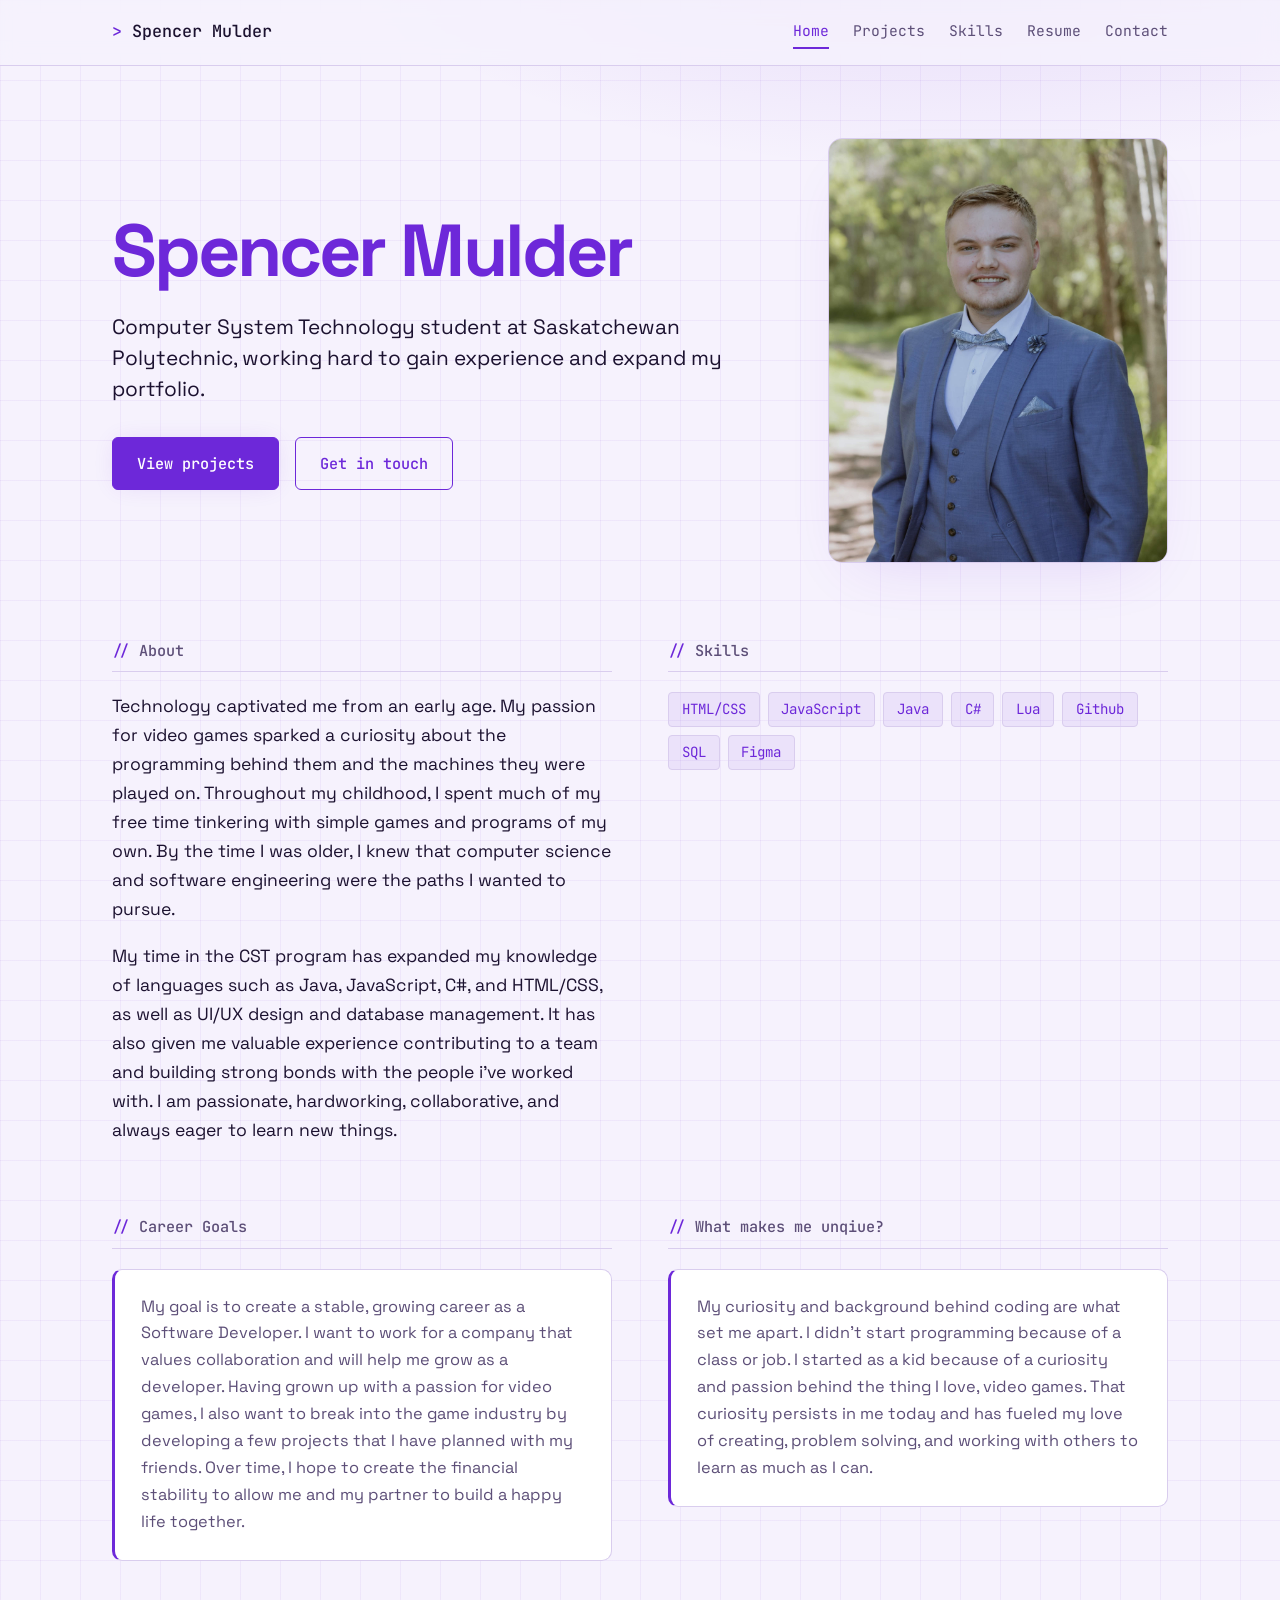
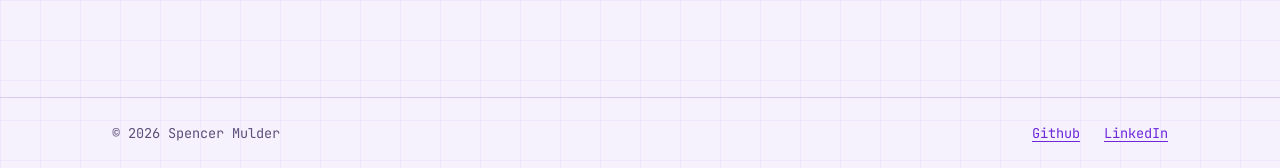
==== commit 923bcc42: "Update footer links to use correct casing" ====
--- a/index.html
+++ b/index.html
@@ -74,7 +74,7 @@
 <footer class="site-footer">
   <div class="wrap">
     <span>© <span id="year">2026</span> Spencer Mulder</span>
-    <span><a href="https://github.com/Runboy07">github</a> &nbsp; <a href="https://www.linkedin.com/in/spencer-mulder-193422447/">linkedin</a></span>
+    <span><a href="https://github.com/Runboy07">Github</a> &nbsp; <a href="https://www.linkedin.com/in/spencer-mulder-193422447/">LinkedIn</a></span>
   </div>
 </footer>
 <script>document.getElementById("year").textContent = new Date().getFullYear();</script>
